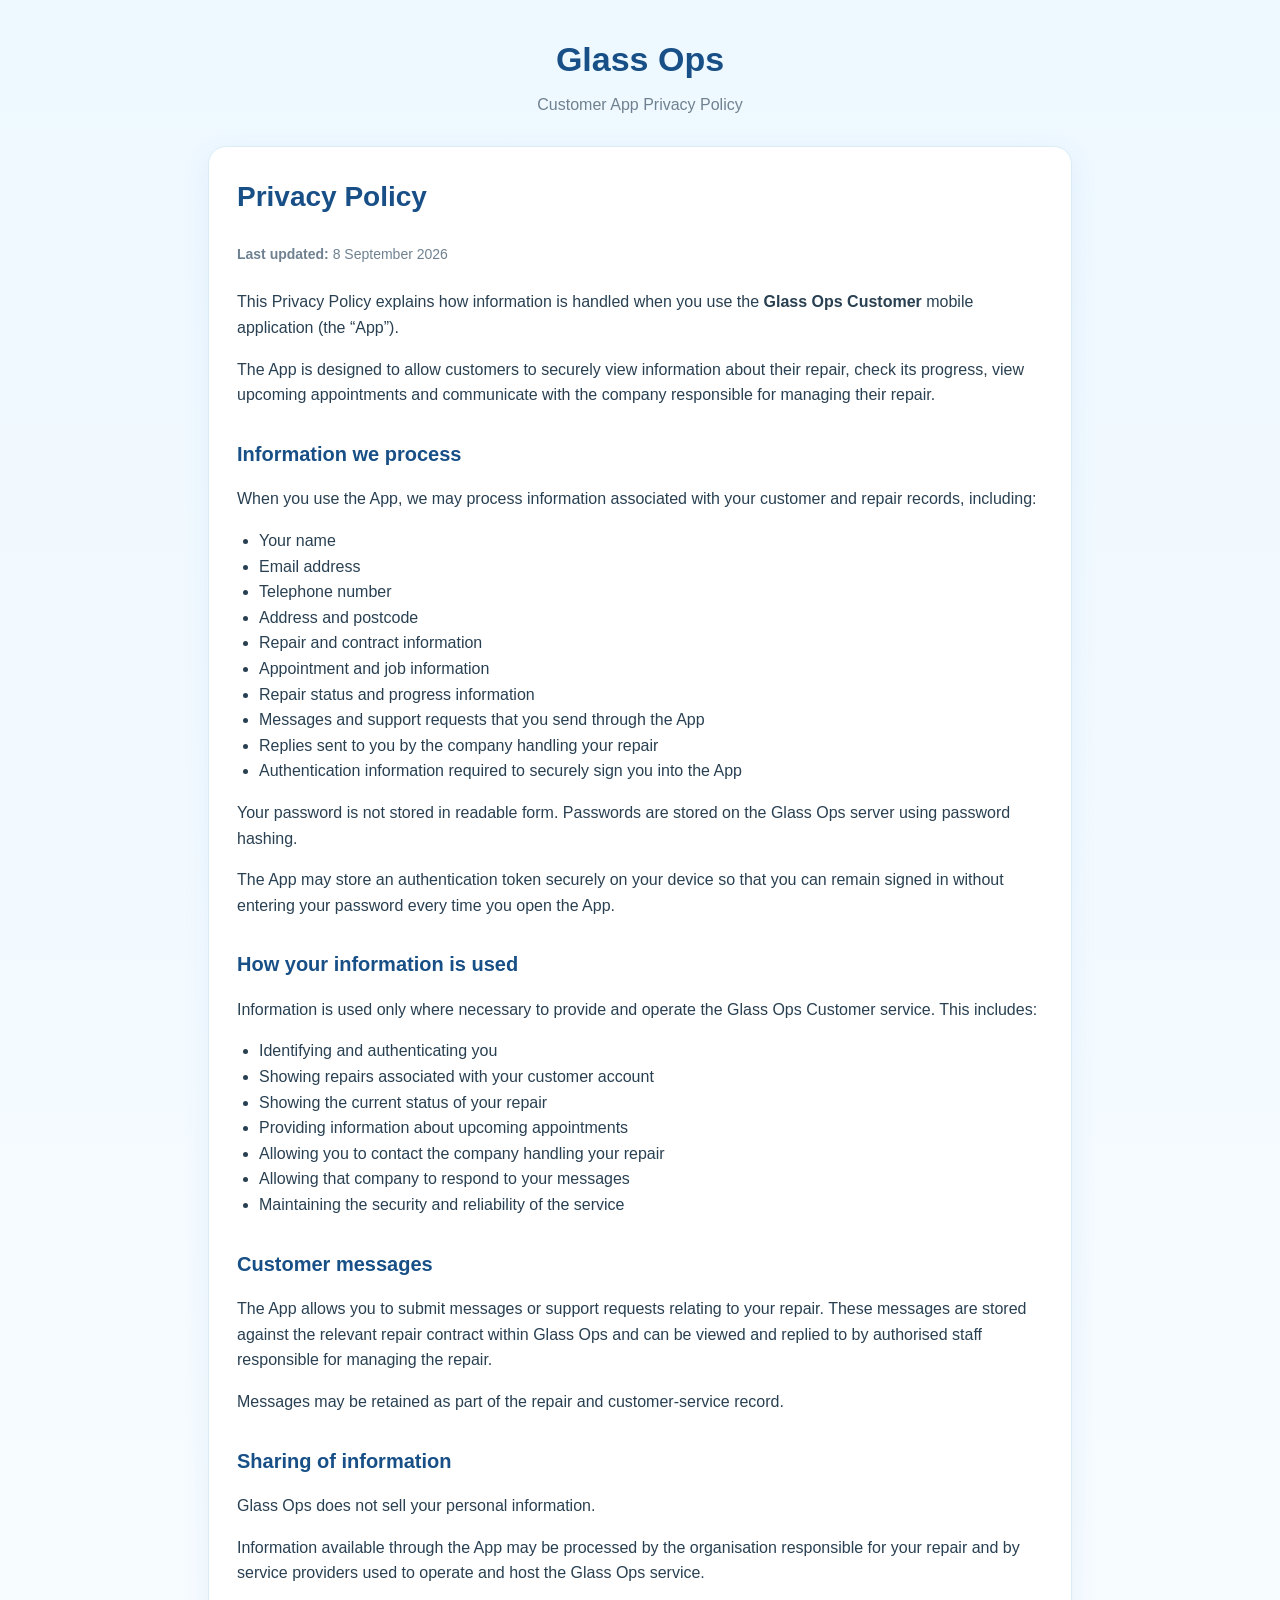
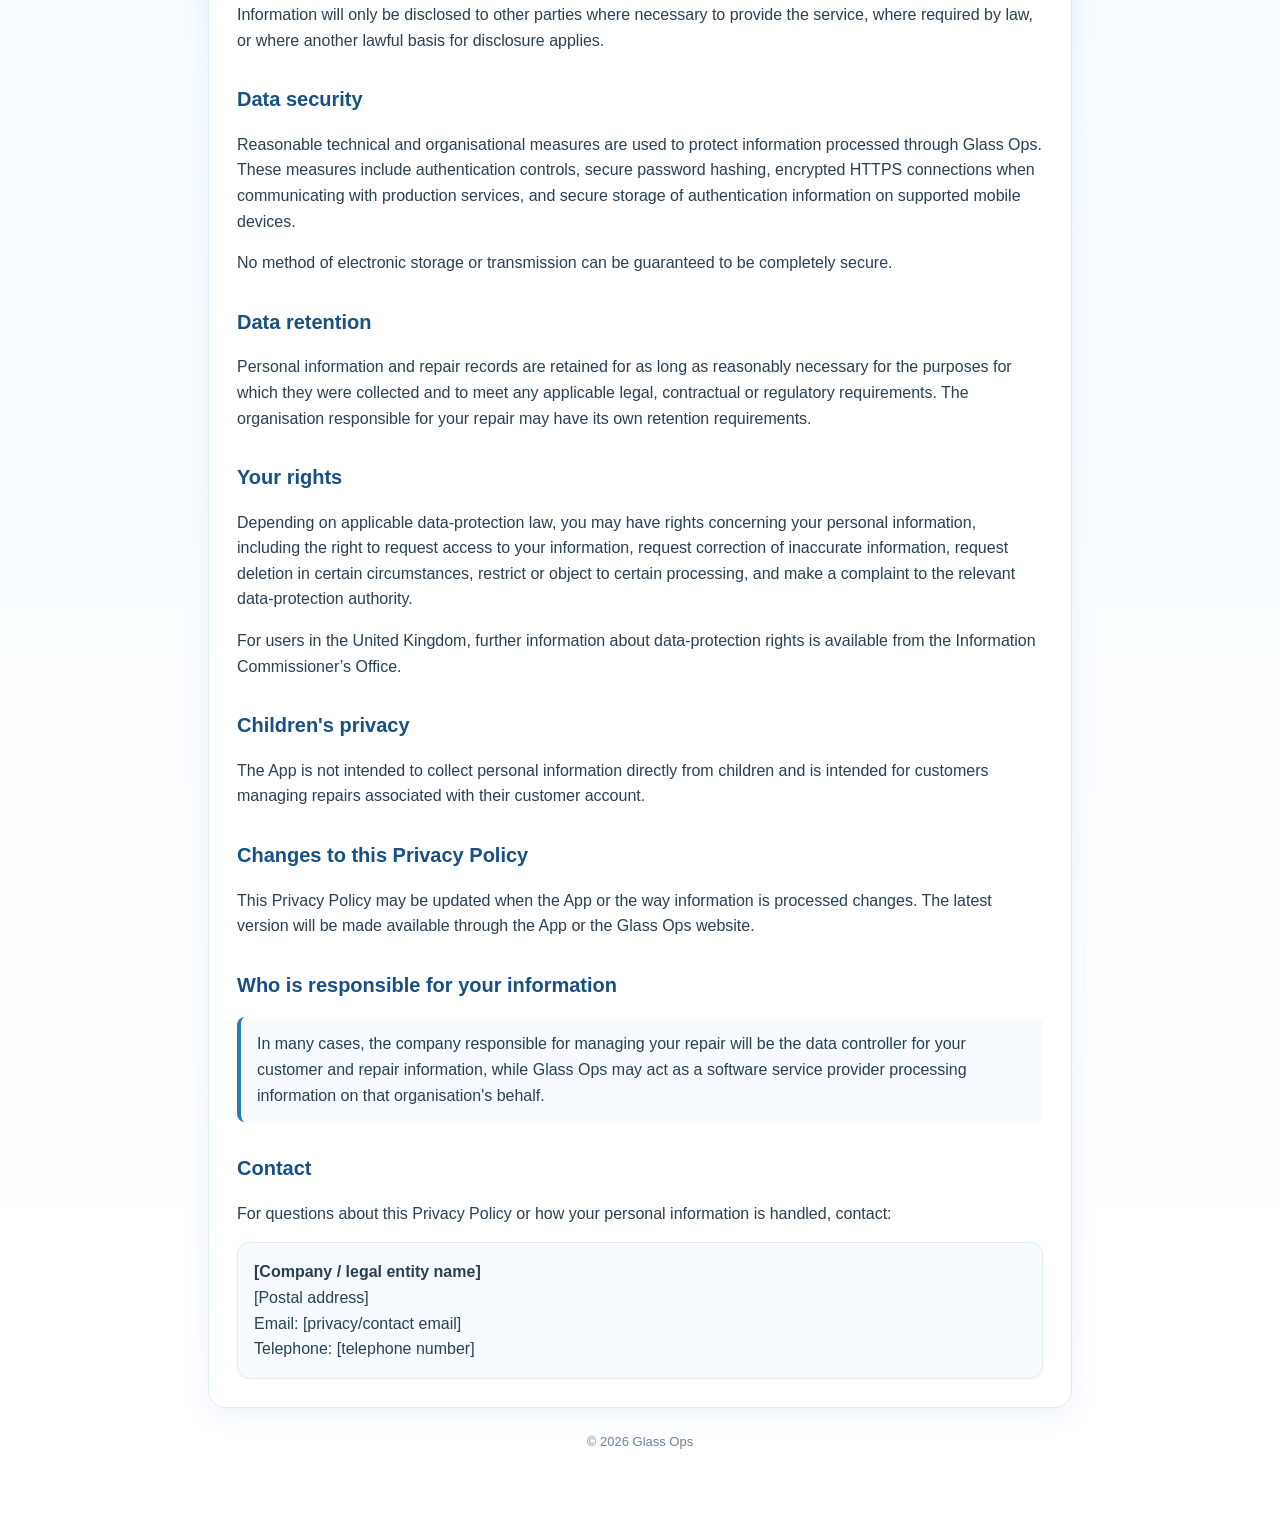
==== GlassOpsPrivicy.html @ 0280af19 "privicy" ====
<!DOCTYPE html>
<html lang="en">
<head>
    <meta charset="utf-8" />
    <meta name="viewport" content="width=device-width, initial-scale=1" />
    <title>Glass Ops Customer App - Privacy Policy</title>
    <meta name="description" content="Privacy Policy for the Glass Ops Customer mobile application." />
    <style>
        :root {
            --blue: #2878c8;
            --blue-dark: #174f86;
            --sky: #eef8ff;
            --text: #294052;
            --muted: #6f8190;
            --border: #dcecf7;
            --card: #ffffff;
        }

        * {
            box-sizing: border-box;
        }

        body {
            margin: 0;
            font-family: Arial, Helvetica, sans-serif;
            color: var(--text);
            background: linear-gradient(180deg, var(--sky) 0%, #ffffff 100%);
            line-height: 1.6;
        }

        .page {
            max-width: 900px;
            margin: 0 auto;
            padding: 32px 18px 60px;
        }

        .header {
            text-align: center;
            margin-bottom: 28px;
        }

        .brand {
            color: var(--blue-dark);
            font-size: 34px;
            font-weight: 700;
            margin: 0;
        }

        .subtitle {
            color: var(--muted);
            margin-top: 6px;
        }

        .card {
            background: var(--card);
            border: 1px solid var(--border);
            border-radius: 18px;
            padding: 28px;
            box-shadow: 0 8px 28px rgba(40, 120, 200, 0.08);
        }

        h1 {
            font-size: 28px;
            color: var(--blue-dark);
            margin-top: 0;
        }

        h2 {
            font-size: 20px;
            color: var(--blue-dark);
            margin-top: 30px;
        }

        p,
        li {
            font-size: 16px;
        }

        ul {
            padding-left: 22px;
        }

        .updated {
            color: var(--muted);
            font-size: 14px;
            margin-bottom: 24px;
        }

        .notice {
            background: #f7fbff;
            border-left: 4px solid var(--blue);
            padding: 14px 16px;
            border-radius: 8px;
        }

        .contact-box {
            background: #f7fbff;
            border: 1px solid var(--border);
            border-radius: 12px;
            padding: 16px;
        }

        a {
            color: var(--blue);
        }

        .footer {
            text-align: center;
            color: var(--muted);
            font-size: 13px;
            margin-top: 24px;
        }
    </style>
</head>
<body>
    <main class="page">
        <header class="header">
            <p class="brand">Glass Ops</p>
            <p class="subtitle">Customer App Privacy Policy</p>
        </header>

        <section class="card">
            <h1>Privacy Policy</h1>
            <p class="updated"><strong>Last updated:</strong> 8 September 2026</p>

            <p>
                This Privacy Policy explains how information is handled when you use the
                <strong>Glass Ops Customer</strong> mobile application (the “App”).
            </p>

            <p>
                The App is designed to allow customers to securely view information about their repair,
                check its progress, view upcoming appointments and communicate with the company responsible
                for managing their repair.
            </p>

            <h2>Information we process</h2>
            <p>When you use the App, we may process information associated with your customer and repair records, including:</p>
            <ul>
                <li>Your name</li>
                <li>Email address</li>
                <li>Telephone number</li>
                <li>Address and postcode</li>
                <li>Repair and contract information</li>
                <li>Appointment and job information</li>
                <li>Repair status and progress information</li>
                <li>Messages and support requests that you send through the App</li>
                <li>Replies sent to you by the company handling your repair</li>
                <li>Authentication information required to securely sign you into the App</li>
            </ul>

            <p>
                Your password is not stored in readable form. Passwords are stored on the Glass Ops server
                using password hashing.
            </p>

            <p>
                The App may store an authentication token securely on your device so that you can remain signed in
                without entering your password every time you open the App.
            </p>

            <h2>How your information is used</h2>
            <p>Information is used only where necessary to provide and operate the Glass Ops Customer service. This includes:</p>
            <ul>
                <li>Identifying and authenticating you</li>
                <li>Showing repairs associated with your customer account</li>
                <li>Showing the current status of your repair</li>
                <li>Providing information about upcoming appointments</li>
                <li>Allowing you to contact the company handling your repair</li>
                <li>Allowing that company to respond to your messages</li>
                <li>Maintaining the security and reliability of the service</li>
            </ul>

            <h2>Customer messages</h2>
            <p>
                The App allows you to submit messages or support requests relating to your repair.
                These messages are stored against the relevant repair contract within Glass Ops and can be viewed
                and replied to by authorised staff responsible for managing the repair.
            </p>

            <p>
                Messages may be retained as part of the repair and customer-service record.
            </p>

            <h2>Sharing of information</h2>
            <p>
                Glass Ops does not sell your personal information.
            </p>

            <p>
                Information available through the App may be processed by the organisation responsible for your repair
                and by service providers used to operate and host the Glass Ops service.
            </p>

            <p>
                Information will only be disclosed to other parties where necessary to provide the service,
                where required by law, or where another lawful basis for disclosure applies.
            </p>

            <h2>Data security</h2>
            <p>
                Reasonable technical and organisational measures are used to protect information processed through Glass Ops.
                These measures include authentication controls, secure password hashing, encrypted HTTPS connections when
                communicating with production services, and secure storage of authentication information on supported mobile devices.
            </p>

            <p>
                No method of electronic storage or transmission can be guaranteed to be completely secure.
            </p>

            <h2>Data retention</h2>
            <p>
                Personal information and repair records are retained for as long as reasonably necessary for the purposes
                for which they were collected and to meet any applicable legal, contractual or regulatory requirements.
                The organisation responsible for your repair may have its own retention requirements.
            </p>

            <h2>Your rights</h2>
            <p>
                Depending on applicable data-protection law, you may have rights concerning your personal information,
                including the right to request access to your information, request correction of inaccurate information,
                request deletion in certain circumstances, restrict or object to certain processing, and make a complaint
                to the relevant data-protection authority.
            </p>

            <p>
                For users in the United Kingdom, further information about data-protection rights is available from the
                Information Commissioner’s Office.
            </p>

            <h2>Children's privacy</h2>
            <p>
                The App is not intended to collect personal information directly from children and is intended for customers
                managing repairs associated with their customer account.
            </p>

            <h2>Changes to this Privacy Policy</h2>
            <p>
                This Privacy Policy may be updated when the App or the way information is processed changes.
                The latest version will be made available through the App or the Glass Ops website.
            </p>

            <h2>Who is responsible for your information</h2>
            <div class="notice">
                In many cases, the company responsible for managing your repair will be the data controller for your customer
                and repair information, while Glass Ops may act as a software service provider processing information on that
                organisation's behalf.
            </div>

            <h2>Contact</h2>
            <p>For questions about this Privacy Policy or how your personal information is handled, contact:</p>

            <div class="contact-box">
                <strong>[Company / legal entity name]</strong><br />
                [Postal address]<br />
                Email: [privacy/contact email]<br />
                Telephone: [telephone number]
            </div>
        </section>

        <div class="footer">
            © 2026 Glass Ops
        </div>
    </main>
</body>
</html>
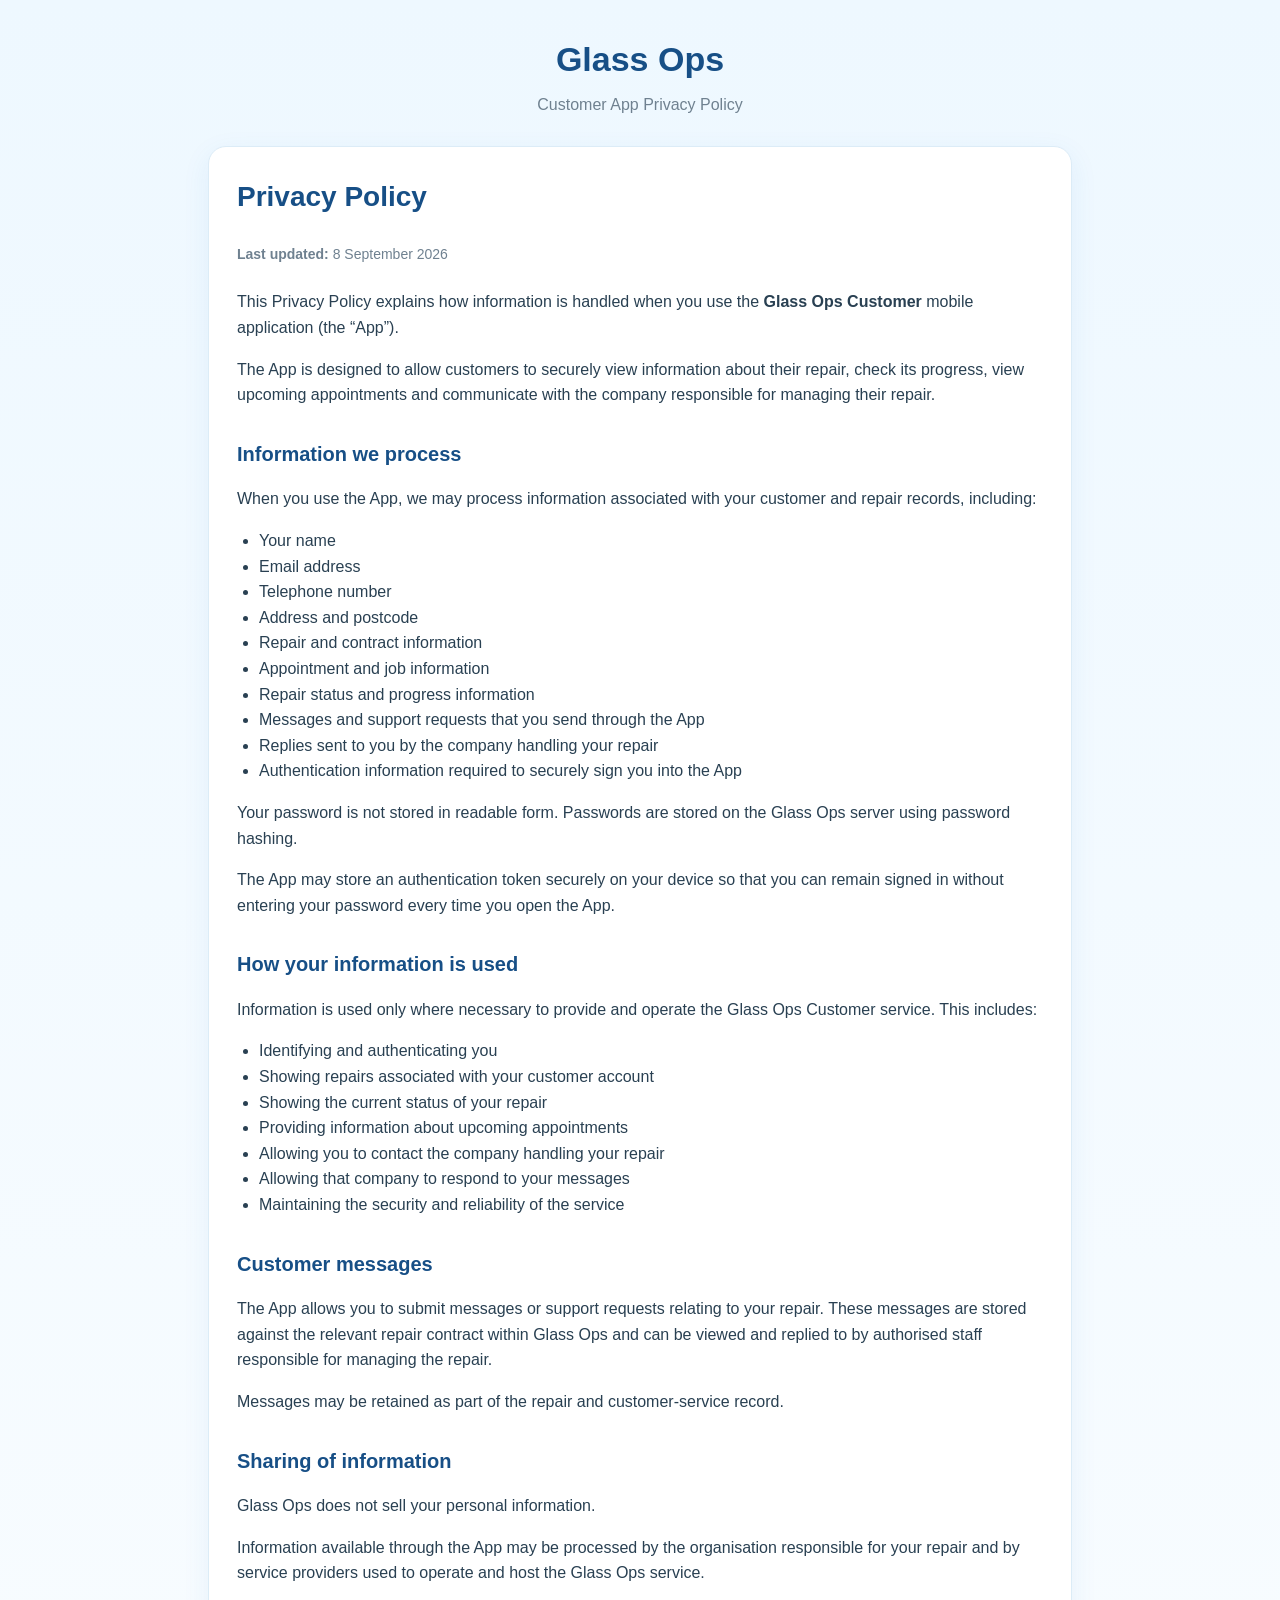
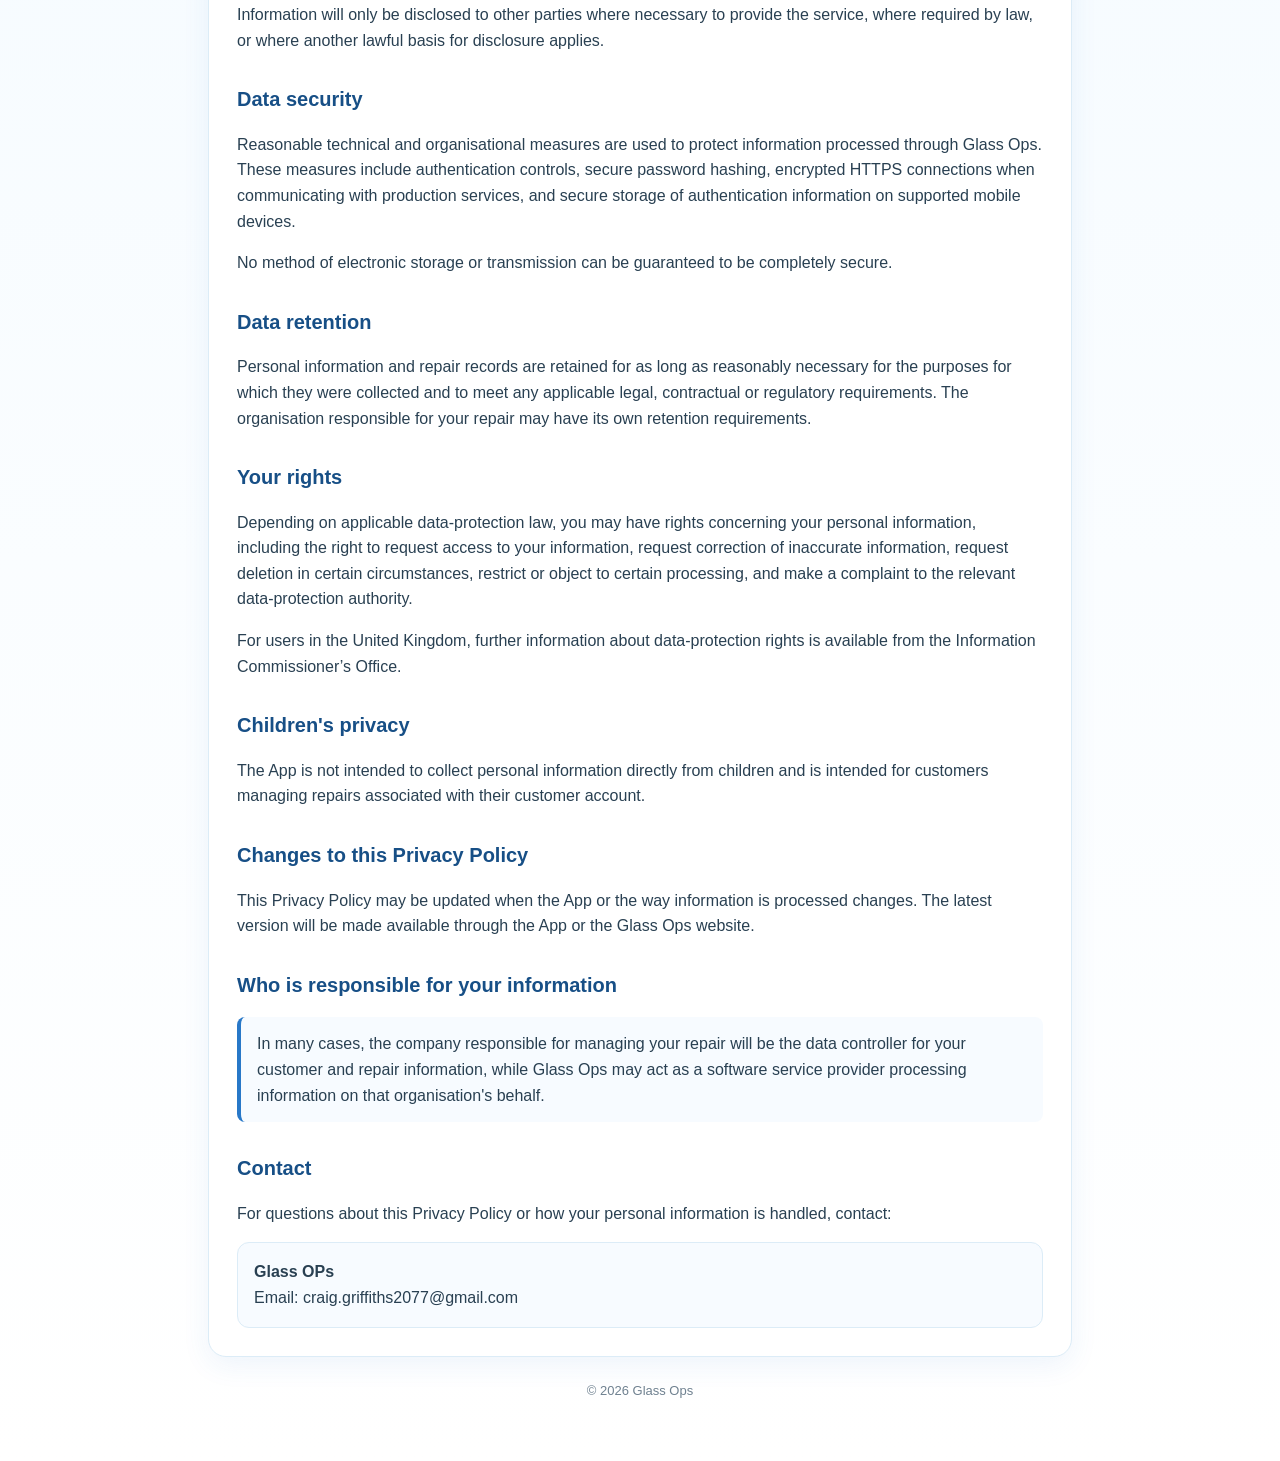
==== commit ed48b593: "privicy email" ====
--- a/GlassOpsPrivicy.html
+++ b/GlassOpsPrivicy.html
@@ -252,10 +252,10 @@
             <p>For questions about this Privacy Policy or how your personal information is handled, contact:</p>
 
             <div class="contact-box">
-                <strong>[Company / legal entity name]</strong><br />
-                [Postal address]<br />
-                Email: [privacy/contact email]<br />
-                Telephone: [telephone number]
+                <strong>Glass OPs</strong><br />
+               
+                Email: craig.griffiths2077@gmail.com<br />
+
             </div>
         </section>
 
